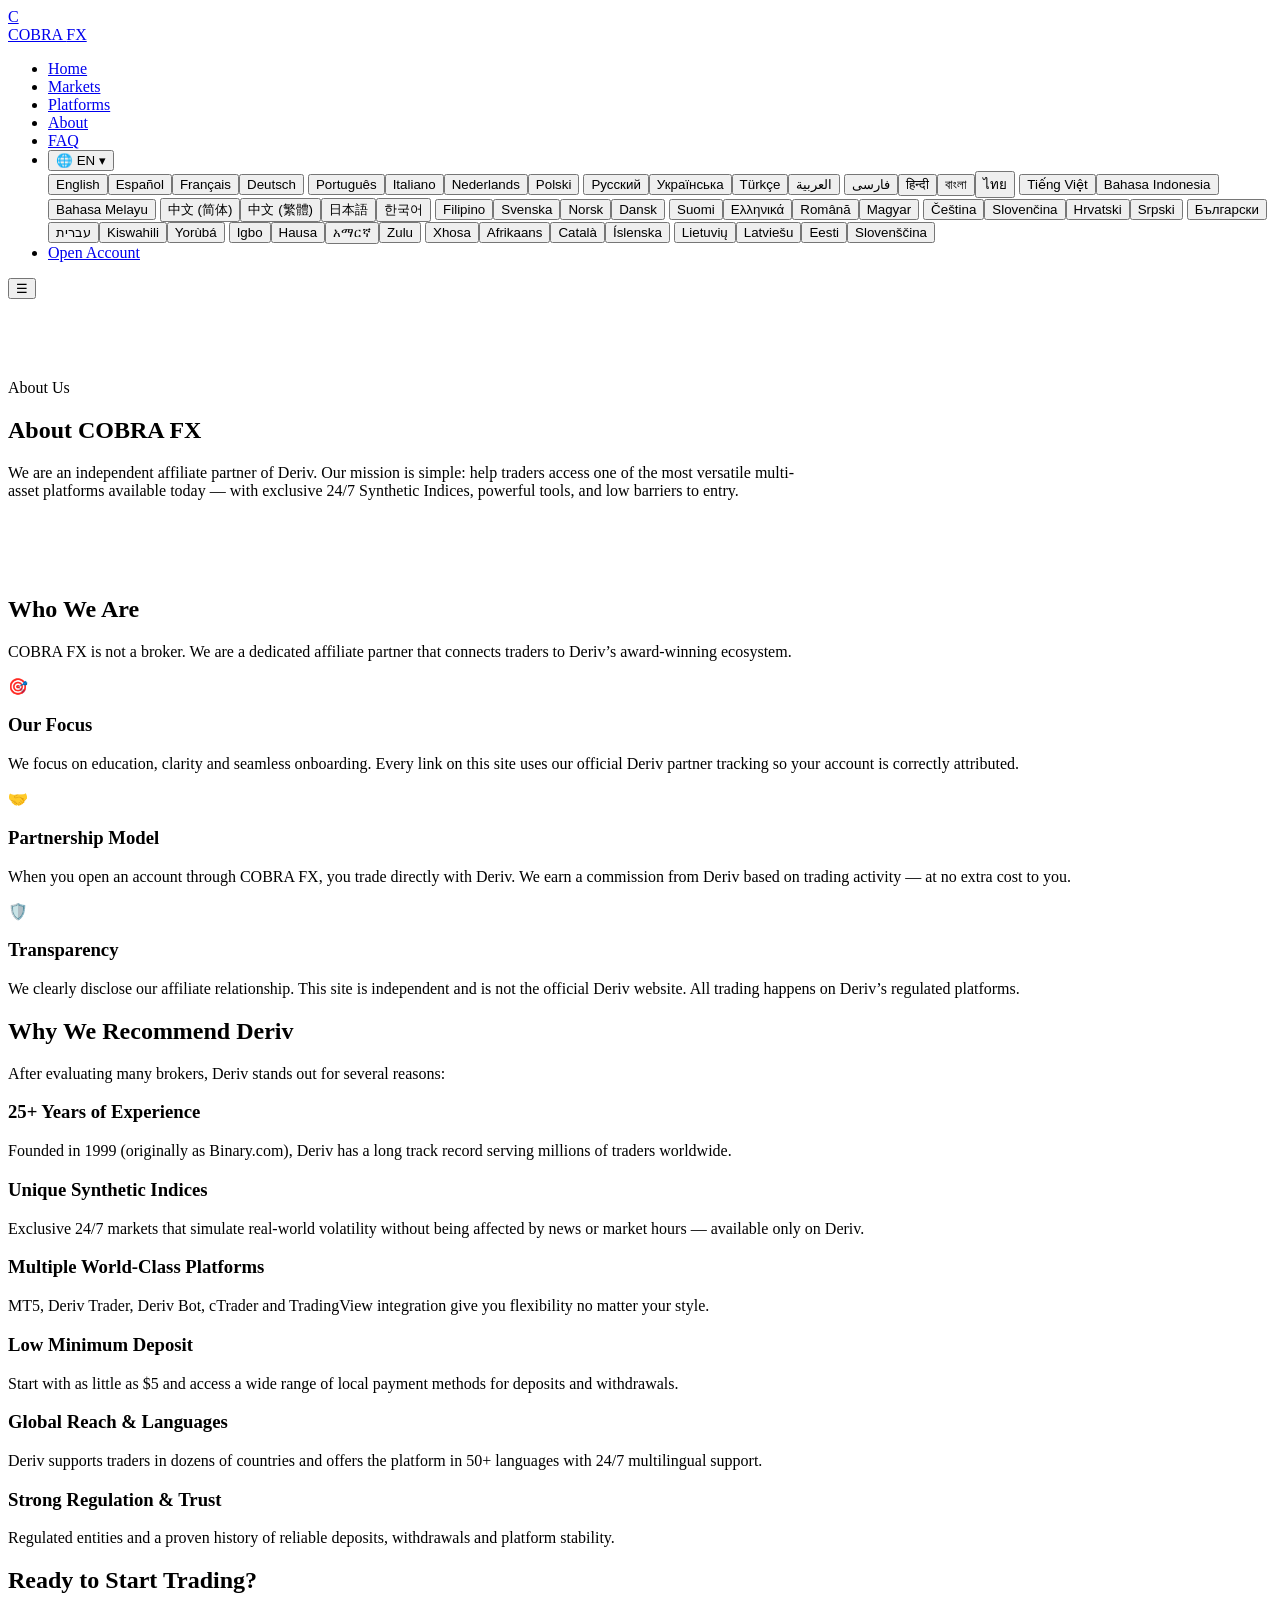
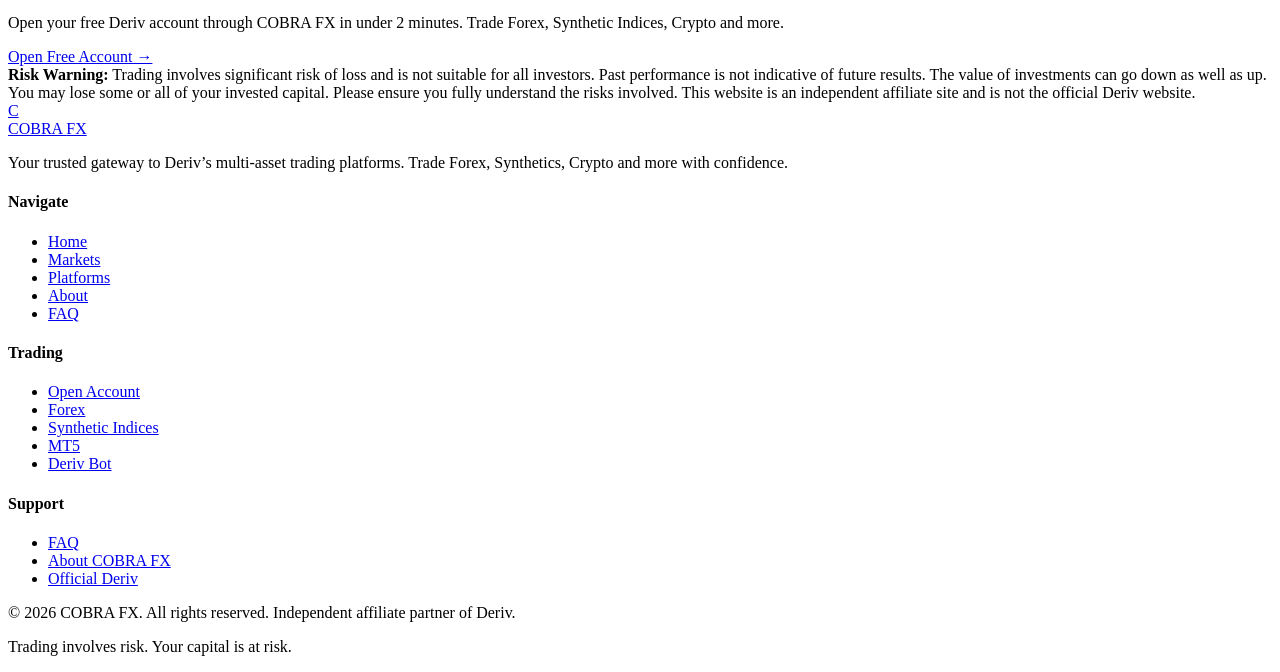
==== about.html @ 8d93c989 "Add files via upload" ====
<!DOCTYPE html>
<html lang="en">
<head>
  <meta charset="UTF-8">
  <meta name="viewport" content="width=device-width, initial-scale=1.0">
  <title>About COBRA FX | Your Gateway to Deriv Trading</title>
  <meta name="description" content="Learn about COBRA FX – an independent affiliate partner of Deriv. We help traders access professional multi-asset trading platforms with exclusive 24/7 Synthetic Indices.">
  <link rel="preconnect" href="https://fonts.googleapis.com">
  <link rel="preconnect" href="https://fonts.gstatic.com" crossorigin>
  <link href="https://fonts.googleapis.com/css2?family=Inter:wght@400;500;600;700;800&display=swap" rel="stylesheet">
  <link rel="stylesheet" href="css/styles.css">
</head>
<body>
  <header class="header">
    <div class="container">
      <nav class="nav">
        <a href="index.html" class="logo">
          <div class="logo-icon">C</div>
          COBRA <span>FX</span>
        </a>
        <ul class="nav-links">
          <li><a href="index.html">Home</a></li>
          <li><a href="markets.html">Markets</a></li>
          <li><a href="platforms.html">Platforms</a></li>
          <li><a href="about.html" class="active">About</a></li>
          <li><a href="faq.html">FAQ</a></li>
          <li>
            <div class="lang-selector">
              <button class="lang-btn">🌐 EN ▾</button>
              <div class="lang-dropdown">
                <button>English</button><button>Español</button><button>Français</button><button>Deutsch</button>
                <button>Português</button><button>Italiano</button><button>Nederlands</button><button>Polski</button>
                <button>Русский</button><button>Українська</button><button>Türkçe</button><button>العربية</button>
                <button>فارسی</button><button>हिन्दी</button><button>বাংলা</button><button>ไทย</button>
                <button>Tiếng Việt</button><button>Bahasa Indonesia</button><button>Bahasa Melayu</button>
                <button>中文 (简体)</button><button>中文 (繁體)</button><button>日本語</button><button>한국어</button>
                <button>Filipino</button><button>Svenska</button><button>Norsk</button><button>Dansk</button>
                <button>Suomi</button><button>Ελληνικά</button><button>Română</button><button>Magyar</button>
                <button>Čeština</button><button>Slovenčina</button><button>Hrvatski</button><button>Srpski</button>
                <button>Български</button><button>עברית</button><button>Kiswahili</button><button>Yorùbá</button>
                <button>Igbo</button><button>Hausa</button><button>አማርኛ</button><button>Zulu</button>
                <button>Xhosa</button><button>Afrikaans</button><button>Català</button><button>Íslenska</button>
                <button>Lietuvių</button><button>Latviešu</button><button>Eesti</button><button>Slovenščina</button>
              </div>
            </div>
          </li>
          <li><a href="https://partner-tracking.deriv.com/click?a=7270&o=1&c=3&link_id=1" class="nav-cta" target="_blank" rel="noopener">Open Account</a></li>
        </ul>
        <button class="mobile-toggle" aria-label="Menu">☰</button>
      </nav>
    </div>
  </header>

  <section class="hero" style="padding: 80px 0 60px;">
    <div class="container">
      <div class="hero-content" style="max-width: 800px;">
        <div class="hero-badge">About Us</div>
        <h1>About <span class="highlight">COBRA FX</span></h1>
        <p class="hero-sub">We are an independent affiliate partner of Deriv. Our mission is simple: help traders access one of the most versatile multi-asset platforms available today — with exclusive 24/7 Synthetic Indices, powerful tools, and low barriers to entry.</p>
      </div>
    </div>
  </section>

  <section class="section">
    <div class="container">
      <div class="section-header">
        <h2>Who We Are</h2>
        <p>COBRA FX is not a broker. We are a dedicated affiliate partner that connects traders to Deriv’s award-winning ecosystem.</p>
      </div>
      <div class="cards-grid" style="grid-template-columns: repeat(auto-fit, minmax(280px, 1fr));">
        <div class="card">
          <div class="card-icon">🎯</div>
          <h3>Our Focus</h3>
          <p>We focus on education, clarity and seamless onboarding. Every link on this site uses our official Deriv partner tracking so your account is correctly attributed.</p>
        </div>
        <div class="card">
          <div class="card-icon">🤝</div>
          <h3>Partnership Model</h3>
          <p>When you open an account through COBRA FX, you trade directly with Deriv. We earn a commission from Deriv based on trading activity — at no extra cost to you.</p>
        </div>
        <div class="card">
          <div class="card-icon">🛡️</div>
          <h3>Transparency</h3>
          <p>We clearly disclose our affiliate relationship. This site is independent and is not the official Deriv website. All trading happens on Deriv’s regulated platforms.</p>
        </div>
      </div>
    </div>
  </section>

  <section class="section" style="background: var(--bg-secondary);">
    <div class="container">
      <div class="section-header">
        <h2>Why We Recommend Deriv</h2>
        <p>After evaluating many brokers, Deriv stands out for several reasons:</p>
      </div>
      <div class="cards-grid">
        <div class="card">
          <h3>25+ Years of Experience</h3>
          <p>Founded in 1999 (originally as Binary.com), Deriv has a long track record serving millions of traders worldwide.</p>
        </div>
        <div class="card">
          <h3>Unique Synthetic Indices</h3>
          <p>Exclusive 24/7 markets that simulate real-world volatility without being affected by news or market hours — available only on Deriv.</p>
        </div>
        <div class="card">
          <h3>Multiple World-Class Platforms</h3>
          <p>MT5, Deriv Trader, Deriv Bot, cTrader and TradingView integration give you flexibility no matter your style.</p>
        </div>
        <div class="card">
          <h3>Low Minimum Deposit</h3>
          <p>Start with as little as $5 and access a wide range of local payment methods for deposits and withdrawals.</p>
        </div>
        <div class="card">
          <h3>Global Reach & Languages</h3>
          <p>Deriv supports traders in dozens of countries and offers the platform in 50+ languages with 24/7 multilingual support.</p>
        </div>
        <div class="card">
          <h3>Strong Regulation & Trust</h3>
          <p>Regulated entities and a proven history of reliable deposits, withdrawals and platform stability.</p>
        </div>
      </div>
    </div>
  </section>

  <section class="section">
    <div class="container">
      <div class="cta-banner">
        <h2>Ready to Start Trading?</h2>
        <p>Open your free Deriv account through COBRA FX in under 2 minutes. Trade Forex, Synthetic Indices, Crypto and more.</p>
        <a href="https://partner-tracking.deriv.com/click?a=7270&o=1&c=3&link_id=1" class="btn btn-primary btn-lg" target="_blank" rel="noopener">Open Free Account →</a>
      </div>
    </div>
  </section>

  <div class="container">
    <div class="risk-disclaimer">
      <strong>Risk Warning:</strong> Trading involves significant risk of loss and is not suitable for all investors. Past performance is not indicative of future results. The value of investments can go down as well as up. You may lose some or all of your invested capital. Please ensure you fully understand the risks involved. This website is an independent affiliate site and is not the official Deriv website.
    </div>
  </div>

  <footer class="footer">
    <div class="container">
      <div class="footer-grid">
        <div class="footer-brand">
          <a href="index.html" class="logo">
            <div class="logo-icon">C</div>
            COBRA <span>FX</span>
          </a>
          <p>Your trusted gateway to Deriv’s multi-asset trading platforms. Trade Forex, Synthetics, Crypto and more with confidence.</p>
        </div>
        <div>
          <h4>Navigate</h4>
          <ul>
            <li><a href="index.html">Home</a></li>
            <li><a href="markets.html">Markets</a></li>
            <li><a href="platforms.html">Platforms</a></li>
            <li><a href="about.html">About</a></li>
            <li><a href="faq.html">FAQ</a></li>
          </ul>
        </div>
        <div>
          <h4>Trading</h4>
          <ul>
            <li><a href="https://partner-tracking.deriv.com/click?a=7270&o=1&c=3&link_id=1" target="_blank" rel="noopener">Open Account</a></li>
            <li><a href="markets.html">Forex</a></li>
            <li><a href="markets.html">Synthetic Indices</a></li>
            <li><a href="platforms.html">MT5</a></li>
            <li><a href="platforms.html">Deriv Bot</a></li>
          </ul>
        </div>
        <div>
          <h4>Support</h4>
          <ul>
            <li><a href="faq.html">FAQ</a></li>
            <li><a href="about.html">About COBRA FX</a></li>
            <li><a href="https://deriv.com" target="_blank" rel="noopener">Official Deriv</a></li>
          </ul>
        </div>
      </div>
      <div class="footer-bottom">
        <p>© 2026 COBRA FX. All rights reserved. Independent affiliate partner of Deriv.</p>
        <p>Trading involves risk. Your capital is at risk.</p>
      </div>
    </div>
  </footer>

  <script src="js/main.js"></script>
</body>
</html>
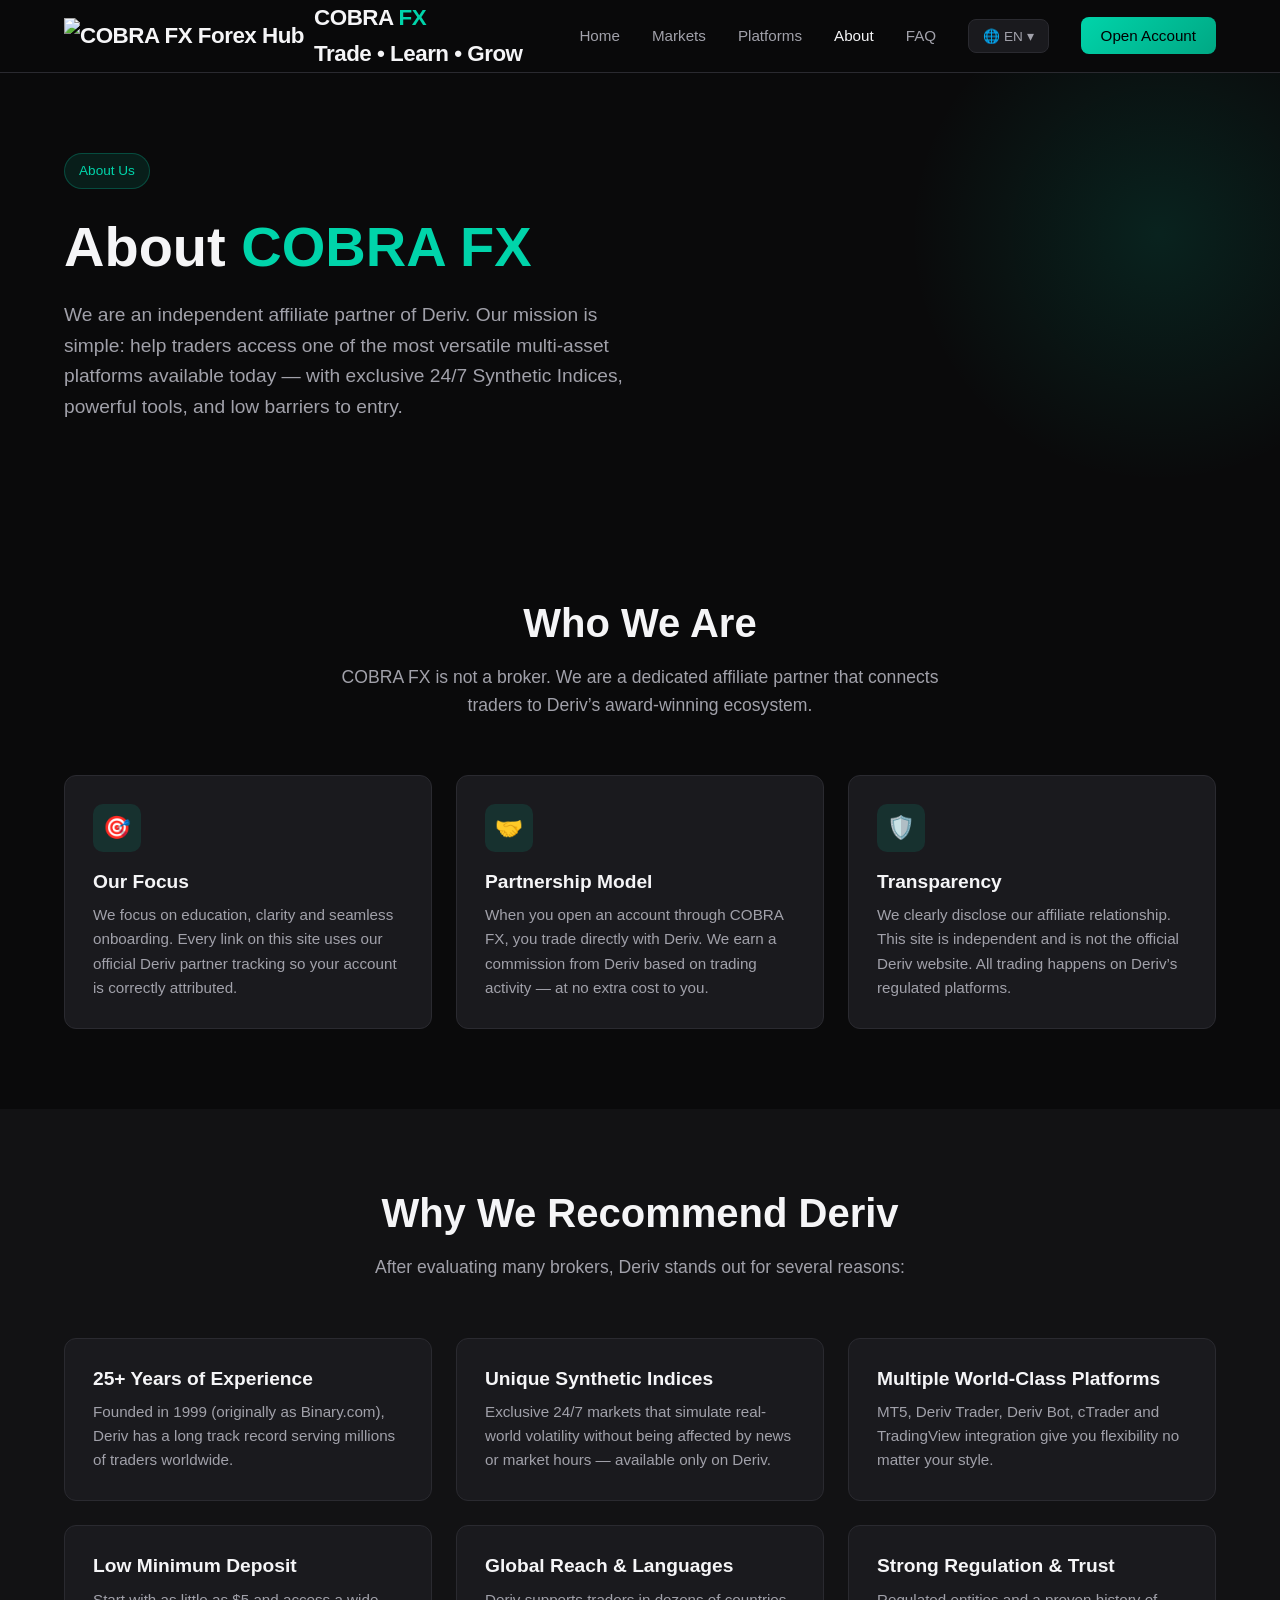
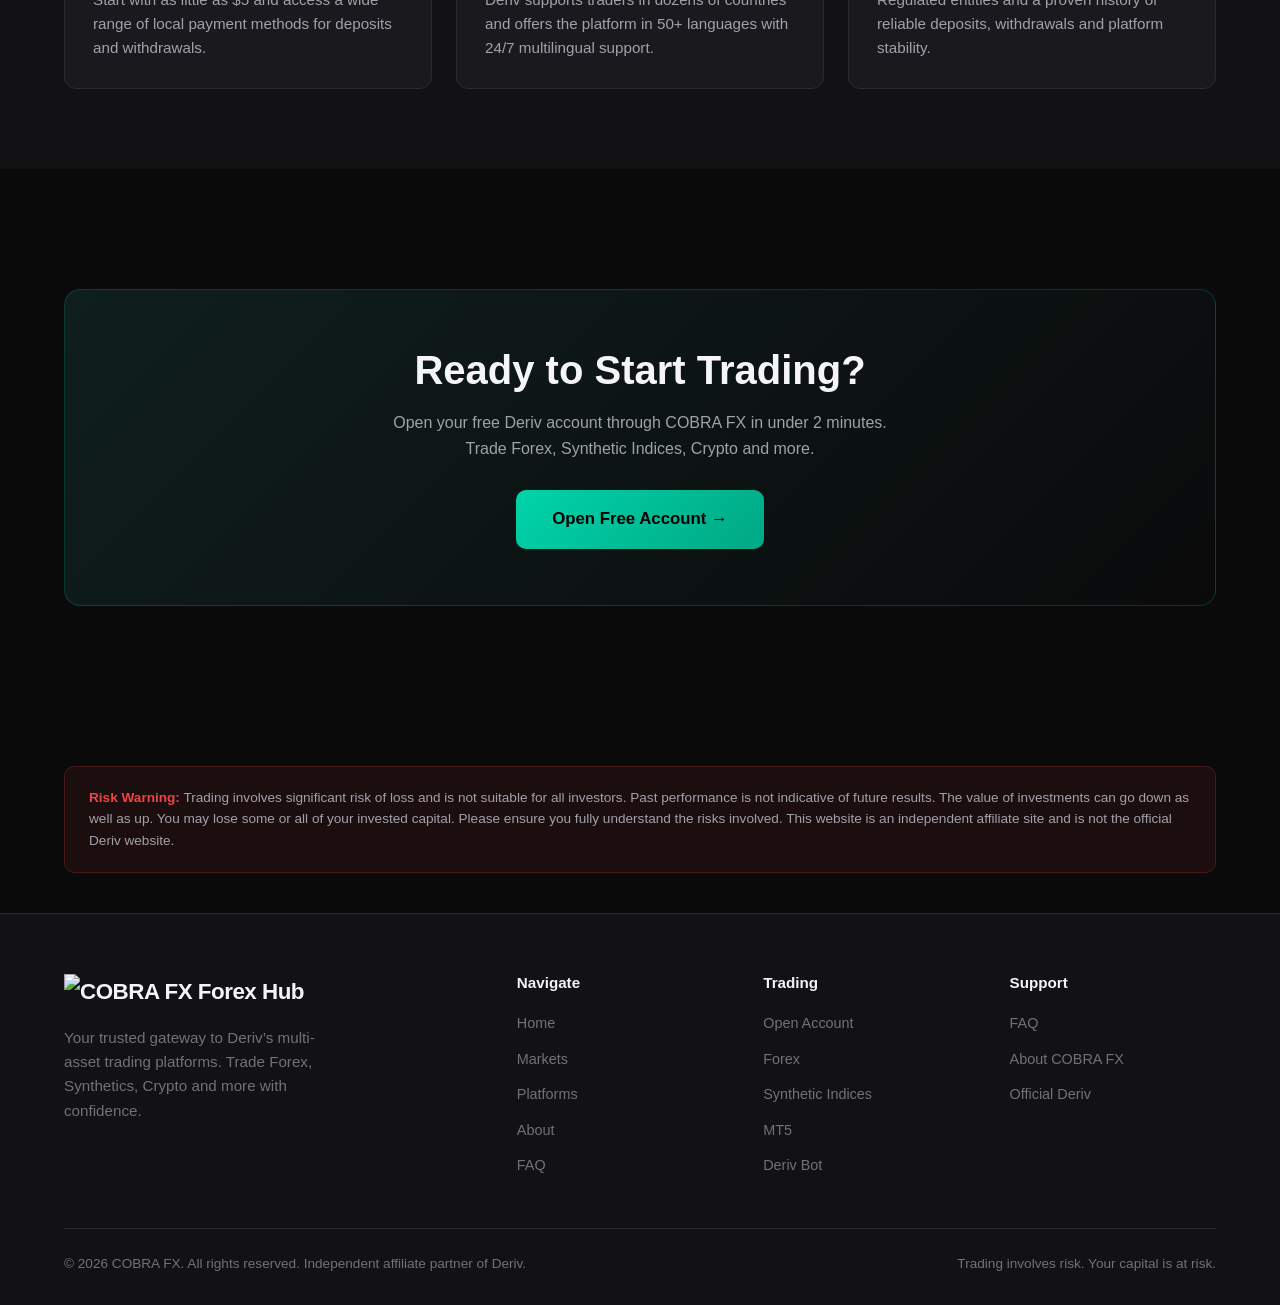
==== commit 319c82fb: "Add files via upload" ====
--- a/about.html
+++ b/about.html
@@ -15,8 +15,11 @@
     <div class="container">
       <nav class="nav">
         <a href="index.html" class="logo">
-          <div class="logo-icon">C</div>
-          COBRA <span>FX</span>
+          <img src="images/logo.png" alt="COBRA FX Forex Hub">
+          <div class="logo-text">
+            <div class="brand">COBRA <span>FX</span></div>
+            <div class="tagline">Trade • Learn • Grow</div>
+          </div>
         </a>
         <ul class="nav-links">
           <li><a href="index.html">Home</a></li>
@@ -142,9 +145,8 @@
     <div class="container">
       <div class="footer-grid">
         <div class="footer-brand">
-          <a href="index.html" class="logo">
-            <div class="logo-icon">C</div>
-            COBRA <span>FX</span>
+          <a href="index.html" class="logo logo-footer">
+            <img src="images/logo.png" alt="COBRA FX Forex Hub">
           </a>
           <p>Your trusted gateway to Deriv’s multi-asset trading platforms. Trade Forex, Synthetics, Crypto and more with confidence.</p>
         </div>
--- a/css/styles.css
+++ b/css/styles.css
@@ -0,0 +1,742 @@
+/* COBRA FX - Dark Professional Theme */
+:root {
+  --bg-primary: #0a0a0b;
+  --bg-secondary: #121214;
+  --bg-card: #1a1a1e;
+  --bg-hover: #222228;
+  --text-primary: #f5f5f7;
+  --text-secondary: #a1a1aa;
+  --text-muted: #71717a;
+  --accent: #00d4aa;
+  --accent-hover: #00b894;
+  --accent-dark: #00a884;
+  --border: #2a2a30;
+  --danger: #ef4444;
+  --warning: #f59e0b;
+  --gradient: linear-gradient(135deg, #00d4aa 0%, #00a884 100%);
+  --shadow: 0 4px 24px rgba(0, 0, 0, 0.4);
+  --radius: 12px;
+  --transition: all 0.25s ease;
+}
+
+* {
+  margin: 0;
+  padding: 0;
+  box-sizing: border-box;
+}
+
+html {
+  scroll-behavior: smooth;
+}
+
+body {
+  font-family: 'Inter', -apple-system, BlinkMacSystemFont, 'Segoe UI', Roboto, sans-serif;
+  background: var(--bg-primary);
+  color: var(--text-primary);
+  line-height: 1.6;
+  min-height: 100vh;
+}
+
+a {
+  color: var(--accent);
+  text-decoration: none;
+  transition: var(--transition);
+}
+
+a:hover {
+  color: var(--accent-hover);
+}
+
+img {
+  max-width: 100%;
+  height: auto;
+}
+
+/* Typography */
+h1, h2, h3, h4 {
+  font-weight: 700;
+  line-height: 1.2;
+}
+
+h1 { font-size: clamp(2.2rem, 5vw, 3.5rem); }
+h2 { font-size: clamp(1.8rem, 4vw, 2.5rem); }
+h3 { font-size: 1.4rem; }
+
+.container {
+  width: 100%;
+  max-width: 1200px;
+  margin: 0 auto;
+  padding: 0 24px;
+}
+
+/* Header / Nav */
+.header {
+  position: sticky;
+  top: 0;
+  z-index: 1000;
+  background: rgba(10, 10, 11, 0.92);
+  backdrop-filter: blur(12px);
+  border-bottom: 1px solid var(--border);
+}
+
+.nav {
+  display: flex;
+  align-items: center;
+  justify-content: space-between;
+  height: 72px;
+}
+
+.logo {
+  display: flex;
+  align-items: center;
+  gap: 10px;
+  font-size: 1.4rem;
+  font-weight: 800;
+  color: var(--text-primary);
+  letter-spacing: -0.5px;
+}
+
+.logo span {
+  color: var(--accent);
+}
+
+.logo-icon {
+  width: 36px;
+  height: 36px;
+  background: var(--gradient);
+  border-radius: 8px;
+  display: flex;
+  align-items: center;
+  justify-content: center;
+  font-weight: 900;
+  color: #000;
+  font-size: 1.1rem;
+}
+
+.nav-links {
+  display: flex;
+  align-items: center;
+  gap: 32px;
+  list-style: none;
+}
+
+.nav-links a {
+  color: var(--text-secondary);
+  font-weight: 500;
+  font-size: 0.95rem;
+}
+
+.nav-links a:hover,
+.nav-links a.active {
+  color: var(--text-primary);
+}
+
+.nav-cta {
+  background: var(--gradient);
+  color: #000 !important;
+  padding: 10px 20px;
+  border-radius: 8px;
+  font-weight: 600;
+  font-size: 0.9rem;
+}
+
+.nav-cta:hover {
+  opacity: 0.9;
+  transform: translateY(-1px);
+}
+
+.mobile-toggle {
+  display: none;
+  background: none;
+  border: none;
+  color: var(--text-primary);
+  font-size: 1.5rem;
+  cursor: pointer;
+}
+
+/* Language Selector */
+.lang-selector {
+  position: relative;
+}
+
+.lang-btn {
+  background: var(--bg-card);
+  border: 1px solid var(--border);
+  color: var(--text-secondary);
+  padding: 8px 14px;
+  border-radius: 8px;
+  cursor: pointer;
+  font-size: 0.85rem;
+  display: flex;
+  align-items: center;
+  gap: 6px;
+}
+
+.lang-dropdown {
+  position: absolute;
+  top: 110%;
+  right: 0;
+  background: var(--bg-card);
+  border: 1px solid var(--border);
+  border-radius: var(--radius);
+  width: 280px;
+  max-height: 360px;
+  overflow-y: auto;
+  display: none;
+  z-index: 100;
+  box-shadow: var(--shadow);
+}
+
+.lang-dropdown.open {
+  display: block;
+}
+
+.lang-dropdown button {
+  display: block;
+  width: 100%;
+  text-align: left;
+  padding: 10px 16px;
+  background: none;
+  border: none;
+  color: var(--text-secondary);
+  cursor: pointer;
+  font-size: 0.9rem;
+}
+
+.lang-dropdown button:hover {
+  background: var(--bg-hover);
+  color: var(--text-primary);
+}
+
+/* Buttons */
+.btn {
+  display: inline-flex;
+  align-items: center;
+  justify-content: center;
+  gap: 8px;
+  padding: 14px 28px;
+  border-radius: 10px;
+  font-weight: 600;
+  font-size: 1rem;
+  cursor: pointer;
+  transition: var(--transition);
+  border: none;
+  text-decoration: none;
+}
+
+.btn-primary {
+  background: var(--gradient);
+  color: #000;
+}
+
+.btn-primary:hover {
+  opacity: 0.92;
+  transform: translateY(-2px);
+  box-shadow: 0 8px 24px rgba(0, 212, 170, 0.25);
+}
+
+.btn-outline {
+  background: transparent;
+  border: 1.5px solid var(--border);
+  color: var(--text-primary);
+}
+
+.btn-outline:hover {
+  border-color: var(--accent);
+  color: var(--accent);
+}
+
+.btn-lg {
+  padding: 16px 36px;
+  font-size: 1.05rem;
+}
+
+/* Hero */
+.hero {
+  padding: 100px 0 80px;
+  position: relative;
+  overflow: hidden;
+}
+
+.hero::before {
+  content: '';
+  position: absolute;
+  top: -20%;
+  right: -10%;
+  width: 500px;
+  height: 500px;
+  background: radial-gradient(circle, rgba(0, 212, 170, 0.12) 0%, transparent 70%);
+  pointer-events: none;
+}
+
+.hero-content {
+  max-width: 720px;
+}
+
+.hero-badge {
+  display: inline-flex;
+  align-items: center;
+  gap: 8px;
+  background: rgba(0, 212, 170, 0.1);
+  border: 1px solid rgba(0, 212, 170, 0.25);
+  color: var(--accent);
+  padding: 6px 14px;
+  border-radius: 50px;
+  font-size: 0.85rem;
+  font-weight: 500;
+  margin-bottom: 24px;
+}
+
+.hero h1 {
+  margin-bottom: 20px;
+}
+
+.hero h1 .highlight {
+  color: var(--accent);
+}
+
+.hero-sub {
+  font-size: 1.2rem;
+  color: var(--text-secondary);
+  margin-bottom: 36px;
+  max-width: 560px;
+}
+
+.hero-actions {
+  display: flex;
+  flex-wrap: wrap;
+  gap: 16px;
+  margin-bottom: 48px;
+}
+
+.hero-stats {
+  display: flex;
+  flex-wrap: wrap;
+  gap: 40px;
+}
+
+.stat {
+  text-align: left;
+}
+
+.stat-value {
+  font-size: 1.8rem;
+  font-weight: 800;
+  color: var(--accent);
+}
+
+.stat-label {
+  font-size: 0.9rem;
+  color: var(--text-muted);
+}
+
+/* Sections */
+.section {
+  padding: 80px 0;
+}
+
+.section-header {
+  text-align: center;
+  max-width: 640px;
+  margin: 0 auto 56px;
+}
+
+.section-header h2 {
+  margin-bottom: 16px;
+}
+
+.section-header p {
+  color: var(--text-secondary);
+  font-size: 1.1rem;
+}
+
+/* Cards Grid */
+.cards-grid {
+  display: grid;
+  grid-template-columns: repeat(auto-fit, minmax(280px, 1fr));
+  gap: 24px;
+}
+
+.card {
+  background: var(--bg-card);
+  border: 1px solid var(--border);
+  border-radius: var(--radius);
+  padding: 28px;
+  transition: var(--transition);
+}
+
+.card:hover {
+  border-color: rgba(0, 212, 170, 0.35);
+  transform: translateY(-4px);
+  box-shadow: var(--shadow);
+}
+
+.card-icon {
+  width: 48px;
+  height: 48px;
+  background: rgba(0, 212, 170, 0.12);
+  border-radius: 10px;
+  display: flex;
+  align-items: center;
+  justify-content: center;
+  font-size: 1.4rem;
+  margin-bottom: 18px;
+  color: var(--accent);
+}
+
+.card h3 {
+  margin-bottom: 10px;
+  font-size: 1.2rem;
+}
+
+.card p {
+  color: var(--text-secondary);
+  font-size: 0.95rem;
+}
+
+/* Markets */
+.markets-grid {
+  display: grid;
+  grid-template-columns: repeat(auto-fit, minmax(200px, 1fr));
+  gap: 20px;
+}
+
+.market-card {
+  background: var(--bg-card);
+  border: 1px solid var(--border);
+  border-radius: var(--radius);
+  padding: 24px;
+  text-align: center;
+  transition: var(--transition);
+}
+
+.market-card:hover {
+  border-color: var(--accent);
+  transform: translateY(-3px);
+}
+
+.market-icon {
+  font-size: 2rem;
+  margin-bottom: 12px;
+}
+
+.market-card h3 {
+  font-size: 1.1rem;
+  margin-bottom: 6px;
+}
+
+.market-card p {
+  font-size: 0.85rem;
+  color: var(--text-muted);
+}
+
+/* Platforms */
+.platform-list {
+  display: grid;
+  gap: 20px;
+}
+
+.platform-item {
+  display: flex;
+  gap: 24px;
+  background: var(--bg-card);
+  border: 1px solid var(--border);
+  border-radius: var(--radius);
+  padding: 28px;
+  align-items: flex-start;
+  transition: var(--transition);
+}
+
+.platform-item:hover {
+  border-color: rgba(0, 212, 170, 0.3);
+}
+
+.platform-icon {
+  width: 56px;
+  height: 56px;
+  background: rgba(0, 212, 170, 0.12);
+  border-radius: 12px;
+  display: flex;
+  align-items: center;
+  justify-content: center;
+  font-size: 1.6rem;
+  flex-shrink: 0;
+  color: var(--accent);
+}
+
+.platform-item h3 {
+  margin-bottom: 8px;
+}
+
+.platform-item p {
+  color: var(--text-secondary);
+  font-size: 0.95rem;
+}
+
+/* Steps */
+.steps {
+  display: grid;
+  grid-template-columns: repeat(auto-fit, minmax(240px, 1fr));
+  gap: 32px;
+  counter-reset: step;
+}
+
+.step {
+  position: relative;
+  text-align: center;
+  padding: 0 16px;
+}
+
+.step-number {
+  width: 48px;
+  height: 48px;
+  background: var(--gradient);
+  color: #000;
+  border-radius: 50%;
+  display: flex;
+  align-items: center;
+  justify-content: center;
+  font-weight: 800;
+  font-size: 1.2rem;
+  margin: 0 auto 20px;
+}
+
+.step h3 {
+  margin-bottom: 10px;
+}
+
+.step p {
+  color: var(--text-secondary);
+  font-size: 0.95rem;
+}
+
+/* CTA Banner */
+.cta-banner {
+  background: linear-gradient(135deg, #0f1f1c 0%, #0a0a0b 100%);
+  border: 1px solid rgba(0, 212, 170, 0.2);
+  border-radius: 16px;
+  padding: 56px 40px;
+  text-align: center;
+  margin: 40px 0;
+}
+
+.cta-banner h2 {
+  margin-bottom: 16px;
+}
+
+.cta-banner p {
+  color: var(--text-secondary);
+  margin-bottom: 28px;
+  max-width: 520px;
+  margin-left: auto;
+  margin-right: auto;
+}
+
+/* FAQ */
+.faq-list {
+  max-width: 760px;
+  margin: 0 auto;
+}
+
+.faq-item {
+  background: var(--bg-card);
+  border: 1px solid var(--border);
+  border-radius: var(--radius);
+  margin-bottom: 12px;
+  overflow: hidden;
+}
+
+.faq-question {
+  width: 100%;
+  background: none;
+  border: none;
+  color: var(--text-primary);
+  padding: 20px 24px;
+  text-align: left;
+  font-size: 1.05rem;
+  font-weight: 600;
+  cursor: pointer;
+  display: flex;
+  justify-content: space-between;
+  align-items: center;
+}
+
+.faq-question:hover {
+  background: var(--bg-hover);
+}
+
+.faq-answer {
+  padding: 0 24px 20px;
+  color: var(--text-secondary);
+  display: none;
+}
+
+.faq-item.open .faq-answer {
+  display: block;
+}
+
+.faq-item.open .faq-question span {
+  transform: rotate(45deg);
+}
+
+/* Languages Section */
+.languages-grid {
+  display: grid;
+  grid-template-columns: repeat(auto-fill, minmax(140px, 1fr));
+  gap: 12px;
+}
+
+.lang-item {
+  background: var(--bg-card);
+  border: 1px solid var(--border);
+  border-radius: 8px;
+  padding: 12px 16px;
+  text-align: center;
+  font-size: 0.9rem;
+  color: var(--text-secondary);
+  transition: var(--transition);
+}
+
+.lang-item:hover {
+  border-color: var(--accent);
+  color: var(--accent);
+}
+
+/* Footer */
+.footer {
+  background: var(--bg-secondary);
+  border-top: 1px solid var(--border);
+  padding: 60px 0 30px;
+  margin-top: 40px;
+}
+
+.footer-grid {
+  display: grid;
+  grid-template-columns: 2fr 1fr 1fr 1fr;
+  gap: 40px;
+  margin-bottom: 40px;
+}
+
+.footer-brand p {
+  color: var(--text-muted);
+  margin-top: 16px;
+  font-size: 0.95rem;
+  max-width: 280px;
+}
+
+.footer h4 {
+  font-size: 0.95rem;
+  margin-bottom: 18px;
+  color: var(--text-primary);
+}
+
+.footer ul {
+  list-style: none;
+}
+
+.footer ul li {
+  margin-bottom: 10px;
+}
+
+.footer ul a {
+  color: var(--text-muted);
+  font-size: 0.9rem;
+}
+
+.footer ul a:hover {
+  color: var(--accent);
+}
+
+.footer-bottom {
+  border-top: 1px solid var(--border);
+  padding-top: 24px;
+  display: flex;
+  flex-wrap: wrap;
+  justify-content: space-between;
+  gap: 16px;
+  font-size: 0.85rem;
+  color: var(--text-muted);
+}
+
+.risk-disclaimer {
+  background: rgba(239, 68, 68, 0.08);
+  border: 1px solid rgba(239, 68, 68, 0.2);
+  border-radius: 10px;
+  padding: 20px 24px;
+  margin: 40px 0 20px;
+  font-size: 0.85rem;
+  color: var(--text-secondary);
+  line-height: 1.6;
+}
+
+.risk-disclaimer strong {
+  color: var(--danger);
+}
+
+/* Page specific */
+.page-hero {
+  padding: 60px 0 40px;
+  text-align: center;
+}
+
+.page-hero h1 {
+  margin-bottom: 12px;
+}
+
+.page-hero p {
+  color: var(--text-secondary);
+  font-size: 1.15rem;
+  max-width: 560px;
+  margin: 0 auto;
+}
+
+/* Responsive */
+@media (max-width: 900px) {
+  .nav-links {
+    display: none;
+    position: absolute;
+    top: 72px;
+    left: 0;
+    right: 0;
+    background: var(--bg-secondary);
+    flex-direction: column;
+    padding: 24px;
+    border-bottom: 1px solid var(--border);
+    gap: 16px;
+  }
+
+  .nav-links.open {
+    display: flex;
+  }
+
+  .mobile-toggle {
+    display: block;
+  }
+
+  .footer-grid {
+    grid-template-columns: 1fr 1fr;
+  }
+
+  .platform-item {
+    flex-direction: column;
+    gap: 16px;
+  }
+}
+
+@media (max-width: 600px) {
+  .hero {
+    padding: 60px 0 50px;
+  }
+
+  .hero-stats {
+    gap: 24px;
+  }
+
+  .footer-grid {
+    grid-template-columns: 1fr;
+  }
+
+  .cta-banner {
+    padding: 40px 24px;
+  }
+}
